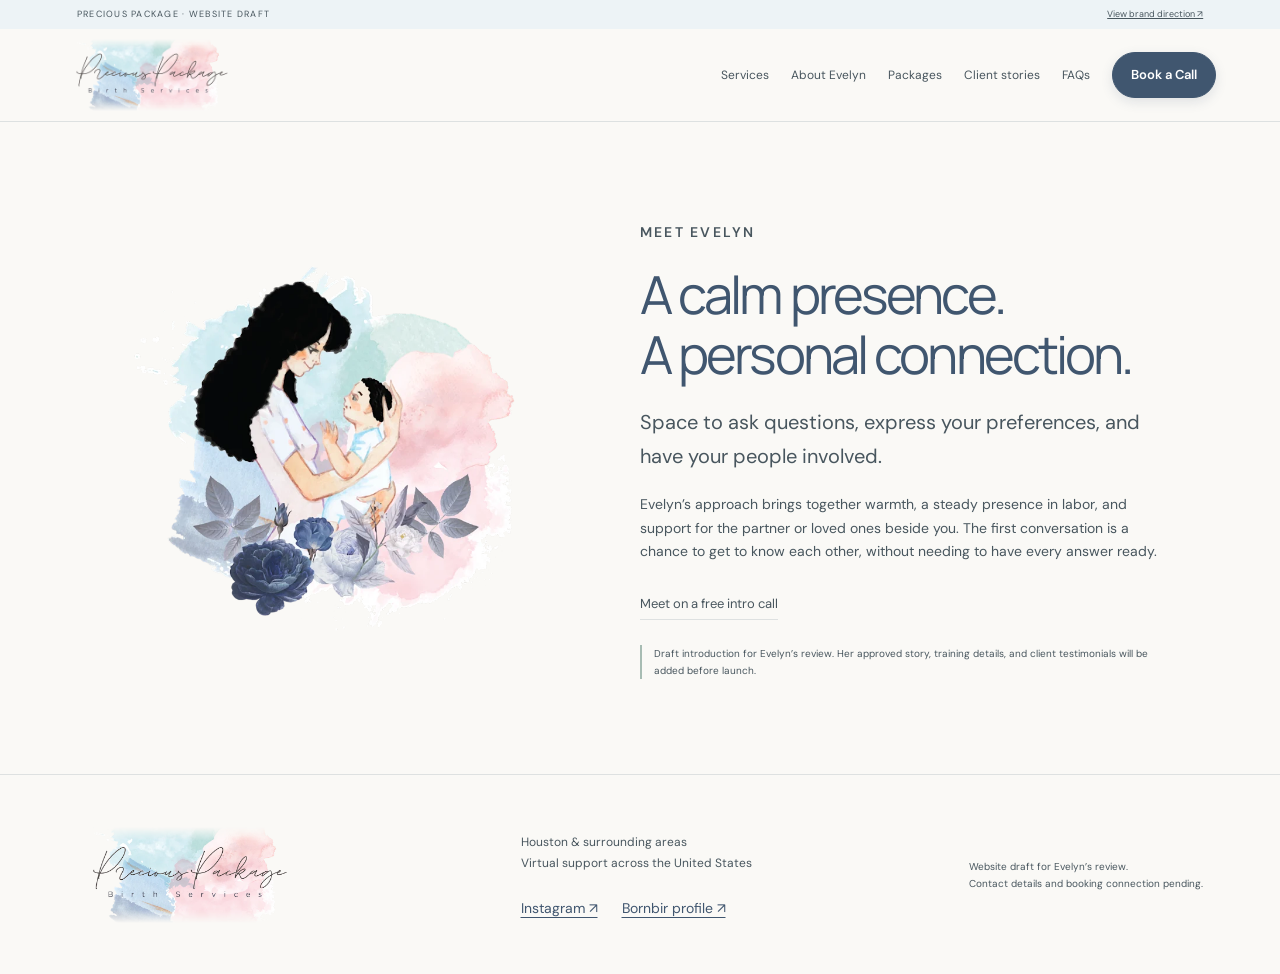
==== about.html @ d7ba9979 "Split doula website into dedicated pages" ====
<!doctype html><html lang="en"><head><meta charset="utf-8"><meta name="viewport" content="width=device-width,initial-scale=1"><title>Meet Evelyn | Precious Package</title><meta name="description" content="Birth doula and postpartum support with Evelyn in Houston and surrounding areas. Virtual preparation nationwide. Start with a free 20-minute phone or video call."><meta name="robots" content="noindex,nofollow"><link href="https://fonts.googleapis.com/css2?family=DM+Sans:wght@400;500;600&family=Manrope:wght@400;500;600&display=swap" rel="stylesheet"><link rel="stylesheet" href="draft.css"></head><body><div class="preview">PRECIOUS PACKAGE · WEBSITE DRAFT <a href="brand-kit/without-clay.html">View brand direction ↗</a></div><header><a class="logo" href="/" aria-label="Precious Package Birth Services, home"><img src="assets/fiverr/precious-package-wordmark.webp" alt="Precious Package Birth Services" width="800" height="800"></a><button class="menu" aria-label="Toggle navigation" aria-controls="main-nav" aria-expanded="false">Menu</button><nav id="main-nav" aria-label="Main navigation"><a href="/support.html">Services</a><a href="/about.html">About Evelyn</a><a href="/packages.html">Packages</a><a href="/client-stories.html">Client stories</a><a href="/faq.html">FAQs</a></nav><a class="button compact header-book" href="/booking.html">Book a Call</a></header><main><section class="meet" id="evelyn"><div class="floral-panel"><img src="assets/fiverr/precious-package-mother-and-baby.webp" alt="Watercolor illustration of a mother holding her baby, from the Precious Package brand artwork" width="800" height="800" loading="lazy"></div><div><p class="eyebrow">MEET EVELYN</p><h2>A calm presence.<br>A personal connection.</h2><p class="intro">Space to ask questions, express your preferences, and have your people involved.</p><p>Evelyn’s approach brings together warmth, a steady presence in labor, and support for the partner or loved ones beside you. The first conversation is a chance to get to know each other, without needing to have every answer ready.</p><a class="text-link" href="/booking.html">Meet on a free intro call</a><p class="editor-note">Draft introduction for Evelyn’s review. Her approved story, training details, and client testimonials will be added before launch.</p></div></section></main><footer><a class="logo" href="/" aria-label="Precious Package Birth Services, home"><img src="assets/fiverr/precious-package-wordmark.webp" alt="Precious Package Birth Services" width="800" height="800"></a><div><p>Houston & surrounding areas<br>Virtual support across the United States</p><nav class="social-links" aria-label="Find Evelyn online"><a href="https://www.instagram.com/preciouspackagedoula/" target="_blank" rel="noopener noreferrer">Instagram ↗</a><a href="https://www.bornbir.com/evelyn-burnett" target="_blank" rel="noopener noreferrer">Bornbir profile ↗</a></nav></div><p class="micro">Website draft for Evelyn’s review.<br>Contact details and booking connection pending.</p></footer><script src="draft.js"></script></body></html>
---- draft.css ----
:root{--ivory:#faf7f0;--ink:#52616a;--blue:#385b75;--sage:#abb99d;--blush:#e6bbb7;--line:#52616a26}*{box-sizing:border-box}html{scroll-behavior:smooth;scroll-padding-top:25px}body{margin:0;background:var(--ivory);color:var(--ink);font:16px/1.7 'DM Sans',Arial,sans-serif}a{color:inherit;text-decoration:none}button,select,input{font:inherit}button,a,summary{touch-action:manipulation}button{cursor:pointer}a:focus-visible,button:focus-visible,select:focus-visible,input:focus-visible,summary:focus-visible{outline:3px solid #385b75;outline-offset:4px}.preview{padding:7px 6%;font-size:9px;letter-spacing:.14em;background:#e8edf0;display:flex;justify-content:space-between}.preview a{letter-spacing:0;text-decoration:underline}header{padding:30px 6%;display:flex;justify-content:space-between;align-items:center;gap:25px}.logo{font:400 30px/1.2 Manrope,Arial,sans-serif;letter-spacing:-.055em;color:var(--blue)}.logo span{font:9px 'DM Sans',sans-serif;letter-spacing:.26em;display:block;margin-top:10px}nav{display:flex;align-items:center;gap:30px;font-size:12px}.button{display:inline-flex;gap:25px;justify-content:space-between;align-items:center;border:1px solid var(--blue);background:var(--blue);color:#fff;padding:16px 23px;border-radius:8px;font-size:13px}.button:hover{background:#28485f}.compact{padding:11px 18px}.menu{display:none}h1,h2,h3{font-family:Manrope,Arial,sans-serif;font-weight:400;letter-spacing:-.055em;line-height:1.14;margin:0;color:var(--blue)}h1{font-size:clamp(54px,6vw,90px);margin:22px 0}h1 span,h2 span{color:#6d8272}h2{font-size:clamp(36px,4.1vw,61px)}h3{font-size:27px}.eyebrow{font-size:10px;letter-spacing:.16em;font-weight:600;line-height:1.7}.intro{font-size:18px;line-height:1.7;max-width:540px}.micro{font-size:11px;line-height:1.7}.hero{display:grid;grid-template-columns:1.1fr 1fr;gap:35px;padding:35px 6% 0}.hero-copy{padding:35px 0 20px}.hero .button{margin-top:18px}.hero-art{position:relative;min-height:590px;margin:0 0 20px}.hero-art>img:first-child{width:100%;height:100%;max-height:660px;object-fit:cover;border-radius:12px}.hero-art .flowers{position:absolute;width:85%;right:-12%;top:-4%;pointer-events:none}.hero-foot{grid-column:1/-1;display:flex;justify-content:space-between;border-bottom:1px solid var(--line);padding:15px 0 25px;font-size:11px;gap:20px}.welcome{max-width:840px;text-align:center;margin:auto;padding:95px 25px}.welcome h2{margin:20px 0 25px}.welcome>p:last-child{max-width:670px;margin:auto}.support,.meet,.process,.faq,.connect{padding:85px 8%}.support{background:#eaf0ec80}.section-top{display:flex;justify-content:space-between;align-items:end;gap:60px}.section-top>p{max-width:310px;font-size:14px}.section-top h2{margin-top:25px}.services{display:grid;grid-template-columns:repeat(3,1fr);gap:25px;margin-top:45px}.services article{background:#ffffffa6;padding:32px 27px;border:1px solid #fff;border-radius:12px;display:flex;flex-direction:column}.number{font-size:10px;letter-spacing:.12em}.services h3{margin:25px 0 10px}.services p,.services li{font-size:13px}.services ul{padding-left:17px;margin:12px 0 25px}.services a{font-size:12px;font-weight:600;margin-top:auto;border-top:1px solid var(--line);padding-top:20px}.support>.micro{margin:25px 0 0}.meet{display:grid;grid-template-columns:1fr 1.15fr;gap:70px;align-items:center}.floral-panel{height:540px;background:#f4eee780;position:relative;border-radius:12px;overflow:hidden}.floral-panel img{width:100%;height:100%;object-fit:contain;object-position:left}.floral-panel span{position:absolute;right:25px;top:40px;text-align:right;font:24px/1.3 Manrope,sans-serif;color:var(--blue)}.meet h2{margin:20px 0}.meet .intro{font-size:20px}.meet p{font-size:14px}.text-link{display:inline-block;border-bottom:1px solid var(--line);padding-bottom:4px;font-size:13px;margin-top:15px}.editor-note{font-size:10px!important;border-left:2px solid var(--sage);padding-left:12px;margin-top:25px}.process{background:#e7edf180;text-align:center}.process h2{margin:22px 0 40px}.steps{display:grid;grid-template-columns:repeat(3,1fr);gap:55px;text-align:left}.steps b{font-size:12px;color:#718c9e}.steps h3{margin:15px 0}.steps p{font-size:14px}.faq{display:grid;grid-template-columns:1fr 1.35fr;gap:70px}.faq h2{margin-top:22px}details{border-bottom:1px solid var(--line)}summary{cursor:pointer;padding:20px 25px 20px 0;list-style:none;font-size:14px;position:relative}summary:after{content:'+';position:absolute;right:0;color:var(--blue)}details[open] summary:after{content:'−'}summary::-webkit-details-marker{display:none}details p{font-size:13px;margin:0 20px 20px 0}.connect{display:grid;grid-template-columns:1fr 1fr;gap:80px;position:relative;background:#f0e6e35c}.connect h2{font-size:clamp(49px,5.5vw,80px);margin:25px 0}.connect>div>p{max-width:440px}.border-flowers{width:100%;margin-top:30px}.booking{padding:35px;background:#fffdf9;border:1px solid #fff;border-radius:12px;align-self:center}.booking h3{margin:15px 0}.booking-meta{font-size:10px;letter-spacing:.12em}form{margin-top:25px}form>label,legend{font-size:12px}select{display:block;width:100%;padding:12px;color:var(--ink);background:#faf7f0;border:1px solid var(--line);border-radius:6px;margin:8px 0 18px}fieldset{border:0;padding:0;margin:0 0 22px}fieldset label{font-size:13px;margin-right:25px;display:inline-flex;gap:6px;align-items:center}fieldset input{accent-color:var(--blue)}legend{margin-bottom:10px}form .button{width:100%}.booking-note{font-size:10px;line-height:1.6;margin-top:15px}#booking-result{padding:15px;border:1px solid #abb99d;background:#eff3e9;font-size:13px;margin-top:20px;border-radius:6px}footer{padding:45px 6%;display:flex;justify-content:space-between;gap:30px;align-items:center}footer p,footer>div a{font-size:12px}footer .micro{font-size:10px}@media(min-width:1600px){body{max-width:1700px;margin:auto}}@media(max-width:850px){header{flex-wrap:wrap}.menu{display:block;border:1px solid var(--line);background:transparent;border-radius:6px;padding:8px 13px;color:var(--blue)}nav{display:none;flex-basis:100%;flex-wrap:wrap;gap:20px}nav.open{display:flex}.hero{grid-template-columns:1fr}.hero-copy{padding:15px 0}.hero-art{min-height:0;height:400px;max-width:600px;width:100%;justify-self:center}.hero-art>img:first-child{object-position:center 65%}.hero-art .flowers{width:65%;right:-5%;top:-10%}.hero-foot{font-size:10px}.welcome{padding:65px 7%}.support,.meet,.process,.faq,.connect{padding:60px 7%}.section-top{display:block}.section-top>p{max-width:550px;margin-top:25px}.services{grid-template-columns:1fr}.services h3 br{display:none}.meet{grid-template-columns:1fr;gap:35px}.floral-panel{height:340px;max-width:500px;width:100%;justify-self:center}.floral-panel span{font-size:21px}.steps{grid-template-columns:1fr;gap:25px}.faq,.connect{grid-template-columns:1fr;gap:35px}.border-flowers{max-width:400px;margin-top:10px}.booking{padding:25px}footer{flex-wrap:wrap}.preview{font-size:8px}.preview a{font-size:9px}}@media(prefers-reduced-motion:reduce){html{scroll-behavior:auto}}
/* Soft raised/pressed treatment inspired by Hover.dev's neumorphism button. */
.button,.menu{font-family:'DM Sans',Arial,sans-serif;font-weight:500;letter-spacing:0;text-transform:none;background:var(--ivory);color:var(--blue);border:1px solid #fff9;border-radius:999px;box-shadow:-5px -5px 11px #ffffffd9,5px 5px 11px #385b7529;transition:box-shadow .2s ease,color .2s ease,transform .2s ease;min-height:44px}
.button:hover,.menu:hover{background:var(--ivory);color:#28485f;box-shadow:-1px -1px 5px #ffffffb3,1px 1px 5px #385b7530,inset -2px -2px 5px #fff,inset 2px 2px 4px #385b7529}
.button:active,.menu:active{transform:translateY(1px);box-shadow:inset -2px -2px 5px #fff,inset 3px 3px 6px #385b7530}
.button:focus-visible,.menu:focus-visible{outline:3px solid var(--blue);outline-offset:5px}
@media(prefers-reduced-motion:reduce){.button,.menu{transition:none}.button:active,.menu:active{transform:none}}

/* Original Precious Package branding recovered from Fiverr. */
.logo{display:block;flex-shrink:0;width:226px;height:96px}
.logo img{display:block;width:100%;height:100%;object-fit:cover;object-position:center 52%;mask-image:linear-gradient(to bottom,transparent,#000 14%,#000 86%,transparent)}
header{padding-top:12px;padding-bottom:12px}
.hero-art{min-height:0;display:flex;align-items:center;justify-content:center;margin:0;height:auto}
.hero-art>img:first-child{width:100%;height:auto;max-height:none;object-fit:contain;border-radius:0}
.floral-panel{height:auto;aspect-ratio:1;background:transparent;overflow:visible}
.floral-panel img{display:block;width:100%;height:auto;object-fit:contain;object-position:center}
@media(max-width:850px){.hero-art{height:auto;max-width:480px}.hero-art>img:first-child{object-position:center}.floral-panel{height:auto;max-width:420px}}
@media(max-width:420px){.logo{width:195px;height:88px}header{gap:15px}}



/* Shared palette drawn from the imported watercolor branding. */
:root{--ivory:#faf9f6;--ink:#48565e;--blue:#40566f;--sage:#a7bcb3;--blush:#e6c5c9;--line:#40566f26;--powder:#c5dce5;--sage-dark:#5b756b;--blue-wash:#edf3f6;--sage-wash:#eef3f0;--blush-wash:#f7ecee;--paper:#fffdfa}
.preview{background:var(--blue-wash)}
.hero{background:radial-gradient(ellipse at 86% 42%,#e6c5c926,transparent 47%),radial-gradient(ellipse at 65% 72%,#c5dce526,transparent 40%)}
h1 span,h2 span{color:var(--sage-dark)}
.support{background:var(--sage-wash)}
.services article{background:var(--paper);border:1px solid var(--line);border-top:4px solid var(--powder)}
.services article:nth-child(2){border-top-color:var(--sage)}
.services article:nth-child(3){border-top-color:var(--blush)}
.number,.steps b{color:var(--sage-dark)}
.process{background:var(--blue-wash)}
.connect{background:linear-gradient(120deg,var(--blush-wash),#f4f2ef 55%,var(--sage-wash))}
.booking{background:var(--paper);border-color:#e6c5c970}
select{background:var(--ivory)}
.border-flowers{mix-blend-mode:multiply}
#booking-result{border-color:var(--sage);background:var(--sage-wash)}
footer{background:var(--ivory);border-top:1px solid var(--line)}
.button,.menu{background:var(--blue-wash);color:var(--blue);box-shadow:-5px -5px 11px #ffffffd9,5px 5px 11px #40566f26}
.button:hover,.menu:hover{background:var(--blue-wash);color:#30455e;box-shadow:-1px -1px 5px #ffffffb3,1px 1px 5px #40566f30,inset -2px -2px 5px #fff,inset 2px 2px 4px #40566f26}
.button:active,.menu:active{box-shadow:inset -2px -2px 5px #fff,inset 3px 3px 6px #40566f30}
a:focus-visible,button:focus-visible,select:focus-visible,input:focus-visible,summary:focus-visible{outline-color:var(--blue)}

/* Lead the stacked hero with the brand artwork. */
.hero{grid-template-areas:"copy art" "foot foot"}
.hero-copy{grid-area:copy}
.hero-art{grid-area:art}
.hero-foot{grid-area:foot}
@media(max-width:850px){.hero{grid-template-areas:"art" "copy" "foot";gap:18px;padding-top:12px}.hero-art{max-width:300px}.hero-copy{padding-top:0}.hero-copy>.eyebrow{margin-top:0}}
@media(max-width:420px){.hero-art{max-width:240px}}

/* Clear booking action and a persistent, responsive navigation bar. */
html{scroll-padding-top:112px}
header{position:sticky;top:0;z-index:20;background:#faf9f6f5;backdrop-filter:blur(12px);border-bottom:1px solid var(--line);padding:10px 5%;gap:22px;flex-wrap:nowrap}
header .logo{width:176px;height:72px}
header nav{display:flex;gap:22px;margin-left:auto;font-size:12px}
.header-book{white-space:nowrap;flex-shrink:0}
.button{background:var(--blue);color:#fff;border:1px solid var(--blue);box-shadow:0 4px 12px #40566f26;font-weight:600}
.button:hover{background:#30455e;color:#fff;border-color:#30455e;box-shadow:0 5px 14px #40566f35}
.button:active{background:#30455e;color:#fff;box-shadow:inset 0 2px 4px #0002}
.hero{padding-top:20px}
.hero-copy{padding-top:24px}
.hero-foot{justify-content:flex-start;gap:30px;flex-wrap:wrap;color:var(--sage-dark)}
.packages,.client-stories{padding:75px 8%}
.packages{background:var(--blush-wash)}
.packages h2{margin:18px 0 32px}
.package-options{display:grid;grid-template-columns:1fr 1fr;gap:24px}
.package-options article{padding:30px;background:var(--paper);border:1px solid var(--line);border-radius:12px}
.package-options h3{margin:16px 0}
.package-options p{font-size:14px}
.package-options .button{margin-top:12px}
.client-stories{padding-top:45px;padding-bottom:45px}
.client-stories h2{font-size:36px;margin:15px 0}
.client-stories .editor-note{max-width:600px}
@media(max-width:1050px){header{flex-wrap:wrap;gap:12px}header .logo{margin-right:auto}.menu{display:block;padding:8px 12px;min-height:44px}header nav{display:none;flex-basis:100%;order:4;margin:0;padding:12px 0 6px;gap:22px}header nav.open{display:flex}.header-book{order:3}.menu{order:2}}
@media(max-width:850px){.hero{grid-template-areas:"copy" "foot";gap:16px;padding-top:24px}.hero-art{display:none}.hero-copy{padding:0}.hero h1{font-size:clamp(42px,7.5vw,62px);margin:16px 0}.hero .intro{font-size:16px;line-height:1.6}.hero .button{margin-top:10px}.hero-foot{gap:8px 20px;padding-top:0}.packages,.client-stories{padding:50px 7%}.package-options{grid-template-columns:1fr}.package-options article{padding:24px}}
@media(max-width:420px){header{padding:8px 5%;gap:8px}header .logo{width:120px;height:56px}.header-book{padding:10px 14px;font-size:12px}.menu{padding:8px 10px;font-size:12px}html{scroll-padding-top:90px}.hero h1{font-size:44px}.hero .eyebrow{font-size:9px}.hero .button{font-size:12px;padding:15px 18px}.hero-foot{font-size:10px}}

/* Public social and provider profiles */
.social-links{display:flex;flex-wrap:wrap;gap:12px 24px;margin-top:16px}.social-links a{color:var(--blue);text-decoration:underline;text-underline-offset:4px;font-size:14px;padding:8px 0}.social-links a:hover{color:var(--sage-dark)}
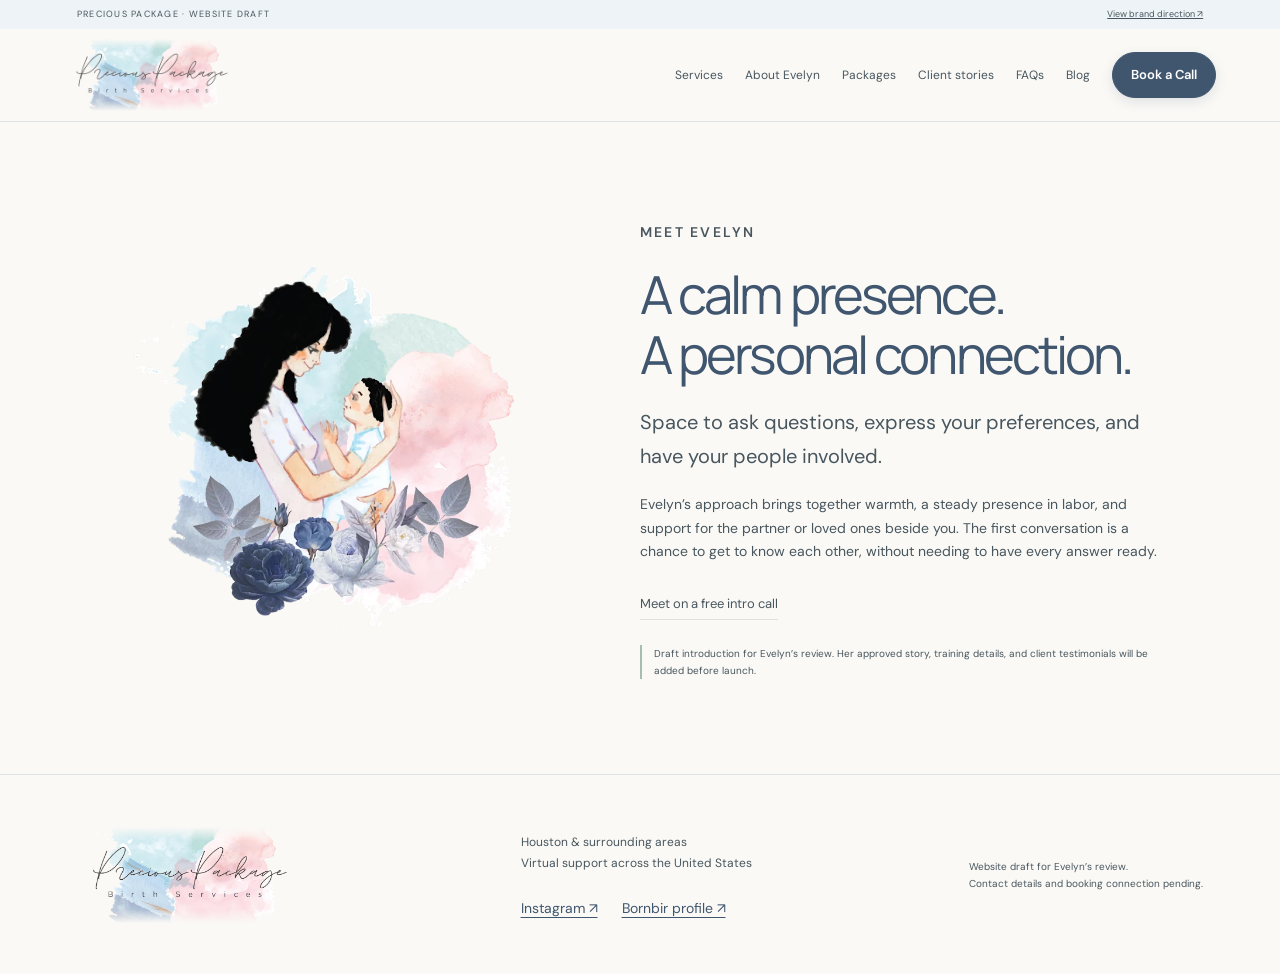
==== commit 898907ef: "Add Precious Package blog and first post" ====
--- a/about.html
+++ b/about.html
@@ -1 +1 @@
-<!doctype html><html lang="en"><head><meta charset="utf-8"><meta name="viewport" content="width=device-width,initial-scale=1"><title>Meet Evelyn | Precious Package</title><meta name="description" content="Birth doula and postpartum support with Evelyn in Houston and surrounding areas. Virtual preparation nationwide. Start with a free 20-minute phone or video call."><meta name="robots" content="noindex,nofollow"><link href="https://fonts.googleapis.com/css2?family=DM+Sans:wght@400;500;600&family=Manrope:wght@400;500;600&display=swap" rel="stylesheet"><link rel="stylesheet" href="draft.css"></head><body><div class="preview">PRECIOUS PACKAGE · WEBSITE DRAFT <a href="brand-kit/without-clay.html">View brand direction ↗</a></div><header><a class="logo" href="/" aria-label="Precious Package Birth Services, home"><img src="assets/fiverr/precious-package-wordmark.webp" alt="Precious Package Birth Services" width="800" height="800"></a><button class="menu" aria-label="Toggle navigation" aria-controls="main-nav" aria-expanded="false">Menu</button><nav id="main-nav" aria-label="Main navigation"><a href="/support.html">Services</a><a href="/about.html">About Evelyn</a><a href="/packages.html">Packages</a><a href="/client-stories.html">Client stories</a><a href="/faq.html">FAQs</a></nav><a class="button compact header-book" href="/booking.html">Book a Call</a></header><main><section class="meet" id="evelyn"><div class="floral-panel"><img src="assets/fiverr/precious-package-mother-and-baby.webp" alt="Watercolor illustration of a mother holding her baby, from the Precious Package brand artwork" width="800" height="800" loading="lazy"></div><div><p class="eyebrow">MEET EVELYN</p><h2>A calm presence.<br>A personal connection.</h2><p class="intro">Space to ask questions, express your preferences, and have your people involved.</p><p>Evelyn’s approach brings together warmth, a steady presence in labor, and support for the partner or loved ones beside you. The first conversation is a chance to get to know each other, without needing to have every answer ready.</p><a class="text-link" href="/booking.html">Meet on a free intro call</a><p class="editor-note">Draft introduction for Evelyn’s review. Her approved story, training details, and client testimonials will be added before launch.</p></div></section></main><footer><a class="logo" href="/" aria-label="Precious Package Birth Services, home"><img src="assets/fiverr/precious-package-wordmark.webp" alt="Precious Package Birth Services" width="800" height="800"></a><div><p>Houston & surrounding areas<br>Virtual support across the United States</p><nav class="social-links" aria-label="Find Evelyn online"><a href="https://www.instagram.com/preciouspackagedoula/" target="_blank" rel="noopener noreferrer">Instagram ↗</a><a href="https://www.bornbir.com/evelyn-burnett" target="_blank" rel="noopener noreferrer">Bornbir profile ↗</a></nav></div><p class="micro">Website draft for Evelyn’s review.<br>Contact details and booking connection pending.</p></footer><script src="draft.js"></script></body></html>
+<!doctype html><html lang="en"><head><meta charset="utf-8"><meta name="viewport" content="width=device-width,initial-scale=1"><title>Meet Evelyn | Precious Package</title><meta name="description" content="Birth doula and postpartum support with Evelyn in Houston and surrounding areas. Virtual preparation nationwide. Start with a free 20-minute phone or video call."><meta name="robots" content="noindex,nofollow"><link href="https://fonts.googleapis.com/css2?family=DM+Sans:wght@400;500;600&family=Manrope:wght@400;500;600&display=swap" rel="stylesheet"><link rel="stylesheet" href="draft.css"></head><body><div class="preview">PRECIOUS PACKAGE · WEBSITE DRAFT <a href="brand-kit/without-clay.html">View brand direction ↗</a></div><header><a class="logo" href="/" aria-label="Precious Package Birth Services, home"><img src="assets/fiverr/precious-package-wordmark.webp" alt="Precious Package Birth Services" width="800" height="800"></a><button class="menu" aria-label="Toggle navigation" aria-controls="main-nav" aria-expanded="false">Menu</button><nav id="main-nav" aria-label="Main navigation"><a href="/support.html">Services</a><a href="/about.html">About Evelyn</a><a href="/packages.html">Packages</a><a href="/client-stories.html">Client stories</a><a href="/faq.html">FAQs</a><a href="/blog.html">Blog</a></nav><a class="button compact header-book" href="/booking.html">Book a Call</a></header><main><section class="meet" id="evelyn"><div class="floral-panel"><img src="assets/fiverr/precious-package-mother-and-baby.webp" alt="Watercolor illustration of a mother holding her baby, from the Precious Package brand artwork" width="800" height="800" loading="lazy"></div><div><p class="eyebrow">MEET EVELYN</p><h2>A calm presence.<br>A personal connection.</h2><p class="intro">Space to ask questions, express your preferences, and have your people involved.</p><p>Evelyn’s approach brings together warmth, a steady presence in labor, and support for the partner or loved ones beside you. The first conversation is a chance to get to know each other, without needing to have every answer ready.</p><a class="text-link" href="/booking.html">Meet on a free intro call</a><p class="editor-note">Draft introduction for Evelyn’s review. Her approved story, training details, and client testimonials will be added before launch.</p></div></section></main><footer><a class="logo" href="/" aria-label="Precious Package Birth Services, home"><img src="assets/fiverr/precious-package-wordmark.webp" alt="Precious Package Birth Services" width="800" height="800"></a><div><p>Houston & surrounding areas<br>Virtual support across the United States</p><nav class="social-links" aria-label="Find Evelyn online"><a href="https://www.instagram.com/preciouspackagedoula/" target="_blank" rel="noopener noreferrer">Instagram ↗</a><a href="https://www.bornbir.com/evelyn-burnett" target="_blank" rel="noopener noreferrer">Bornbir profile ↗</a></nav></div><p class="micro">Website draft for Evelyn’s review.<br>Contact details and booking connection pending.</p></footer><script src="draft.js"></script></body></html>
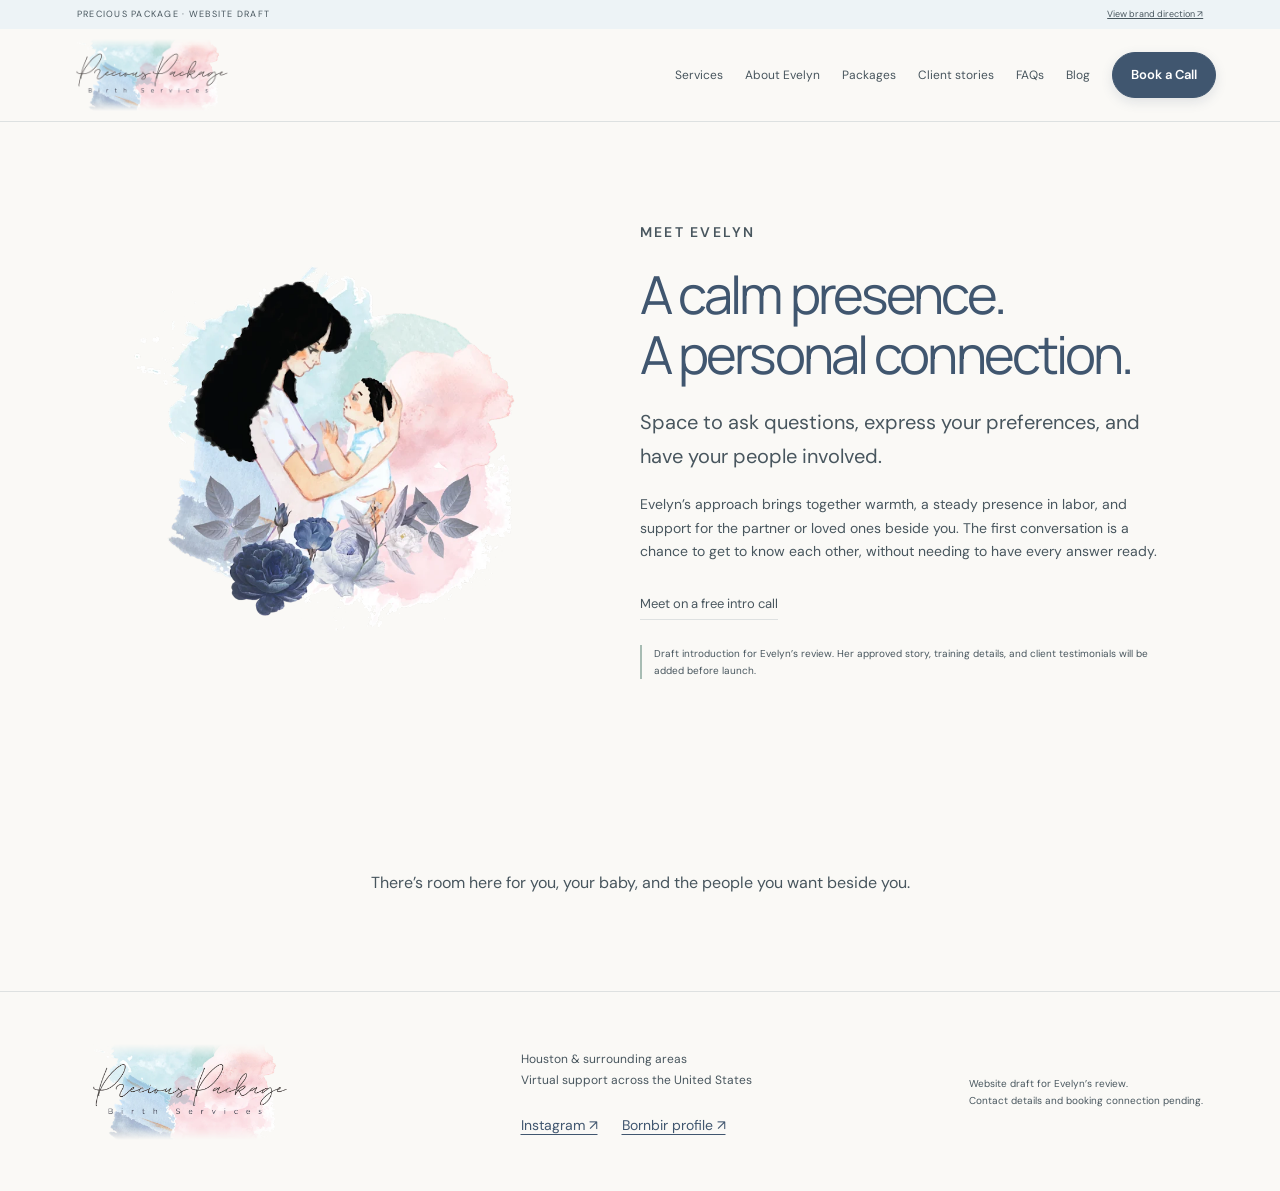
==== commit 933f4ad4: "Add affirmations in Evelyn’s voice across the site" ====
--- a/about.html
+++ b/about.html
@@ -1 +1 @@
-<!doctype html><html lang="en"><head><meta charset="utf-8"><meta name="viewport" content="width=device-width,initial-scale=1"><title>Meet Evelyn | Precious Package</title><meta name="description" content="Birth doula and postpartum support with Evelyn in Houston and surrounding areas. Virtual preparation nationwide. Start with a free 20-minute phone or video call."><meta name="robots" content="noindex,nofollow"><link href="https://fonts.googleapis.com/css2?family=DM+Sans:wght@400;500;600&family=Manrope:wght@400;500;600&display=swap" rel="stylesheet"><link rel="stylesheet" href="draft.css"></head><body><div class="preview">PRECIOUS PACKAGE · WEBSITE DRAFT <a href="brand-kit/without-clay.html">View brand direction ↗</a></div><header><a class="logo" href="/" aria-label="Precious Package Birth Services, home"><img src="assets/fiverr/precious-package-wordmark.webp" alt="Precious Package Birth Services" width="800" height="800"></a><button class="menu" aria-label="Toggle navigation" aria-controls="main-nav" aria-expanded="false">Menu</button><nav id="main-nav" aria-label="Main navigation"><a href="/support.html">Services</a><a href="/about.html">About Evelyn</a><a href="/packages.html">Packages</a><a href="/client-stories.html">Client stories</a><a href="/faq.html">FAQs</a><a href="/blog.html">Blog</a></nav><a class="button compact header-book" href="/booking.html">Book a Call</a></header><main><section class="meet" id="evelyn"><div class="floral-panel"><img src="assets/fiverr/precious-package-mother-and-baby.webp" alt="Watercolor illustration of a mother holding her baby, from the Precious Package brand artwork" width="800" height="800" loading="lazy"></div><div><p class="eyebrow">MEET EVELYN</p><h2>A calm presence.<br>A personal connection.</h2><p class="intro">Space to ask questions, express your preferences, and have your people involved.</p><p>Evelyn’s approach brings together warmth, a steady presence in labor, and support for the partner or loved ones beside you. The first conversation is a chance to get to know each other, without needing to have every answer ready.</p><a class="text-link" href="/booking.html">Meet on a free intro call</a><p class="editor-note">Draft introduction for Evelyn’s review. Her approved story, training details, and client testimonials will be added before launch.</p></div></section></main><footer><a class="logo" href="/" aria-label="Precious Package Birth Services, home"><img src="assets/fiverr/precious-package-wordmark.webp" alt="Precious Package Birth Services" width="800" height="800"></a><div><p>Houston & surrounding areas<br>Virtual support across the United States</p><nav class="social-links" aria-label="Find Evelyn online"><a href="https://www.instagram.com/preciouspackagedoula/" target="_blank" rel="noopener noreferrer">Instagram ↗</a><a href="https://www.bornbir.com/evelyn-burnett" target="_blank" rel="noopener noreferrer">Bornbir profile ↗</a></nav></div><p class="micro">Website draft for Evelyn’s review.<br>Contact details and booking connection pending.</p></footer><script src="draft.js"></script></body></html>
+<!doctype html><html lang="en"><head><meta charset="utf-8"><meta name="viewport" content="width=device-width,initial-scale=1"><title>Meet Evelyn | Precious Package</title><meta name="description" content="Birth doula and postpartum support with Evelyn in Houston and surrounding areas. Virtual preparation nationwide. Start with a free 20-minute phone or video call."><meta name="robots" content="noindex,nofollow"><link href="https://fonts.googleapis.com/css2?family=DM+Sans:wght@400;500;600&family=Manrope:wght@400;500;600&display=swap" rel="stylesheet"><link rel="stylesheet" href="draft.css"></head><body><div class="preview">PRECIOUS PACKAGE · WEBSITE DRAFT <a href="brand-kit/without-clay.html">View brand direction ↗</a></div><header><a class="logo" href="/" aria-label="Precious Package Birth Services, home"><img src="assets/fiverr/precious-package-wordmark.webp" alt="Precious Package Birth Services" width="800" height="800"></a><button class="menu" aria-label="Toggle navigation" aria-controls="main-nav" aria-expanded="false">Menu</button><nav id="main-nav" aria-label="Main navigation"><a href="/support.html">Services</a><a href="/about.html">About Evelyn</a><a href="/packages.html">Packages</a><a href="/client-stories.html">Client stories</a><a href="/faq.html">FAQs</a><a href="/blog.html">Blog</a></nav><a class="button compact header-book" href="/booking.html">Book a Call</a></header><main><section class="meet" id="evelyn"><div class="floral-panel"><img src="assets/fiverr/precious-package-mother-and-baby.webp" alt="Watercolor illustration of a mother holding her baby, from the Precious Package brand artwork" width="800" height="800" loading="lazy"></div><div><p class="eyebrow">MEET EVELYN</p><h2>A calm presence.<br>A personal connection.</h2><p class="intro">Space to ask questions, express your preferences, and have your people involved.</p><p>Evelyn’s approach brings together warmth, a steady presence in labor, and support for the partner or loved ones beside you. The first conversation is a chance to get to know each other, without needing to have every answer ready.</p><a class="text-link" href="/booking.html">Meet on a free intro call</a><p class="editor-note">Draft introduction for Evelyn’s review. Her approved story, training details, and client testimonials will be added before launch.</p></div></section><section class="welcome" aria-label="A note from Evelyn"><p>There’s room here for you, your baby, and the people you want beside you.</p></section></main><footer><a class="logo" href="/" aria-label="Precious Package Birth Services, home"><img src="assets/fiverr/precious-package-wordmark.webp" alt="Precious Package Birth Services" width="800" height="800"></a><div><p>Houston & surrounding areas<br>Virtual support across the United States</p><nav class="social-links" aria-label="Find Evelyn online"><a href="https://www.instagram.com/preciouspackagedoula/" target="_blank" rel="noopener noreferrer">Instagram ↗</a><a href="https://www.bornbir.com/evelyn-burnett" target="_blank" rel="noopener noreferrer">Bornbir profile ↗</a></nav></div><p class="micro">Website draft for Evelyn’s review.<br>Contact details and booking connection pending.</p></footer><script src="draft.js"></script></body></html>
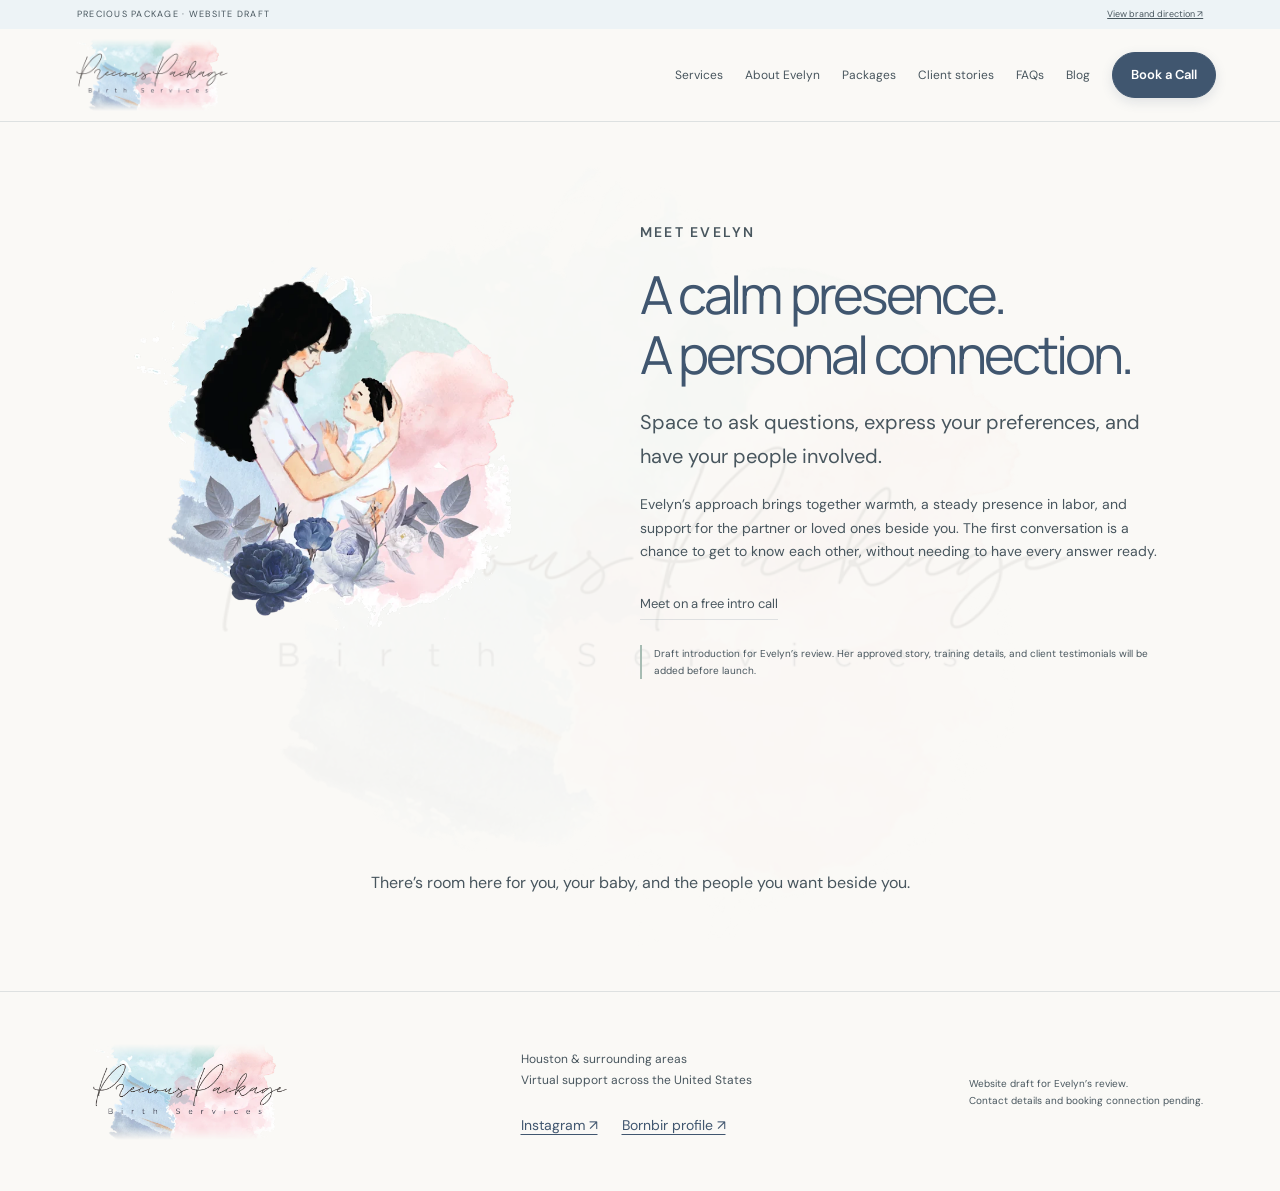
==== commit 0a1f11d8: "Add subtle logo watermark to Meet Evelyn page" ====
--- a/about.html
+++ b/about.html
@@ -1 +1,17 @@
-<!doctype html><html lang="en"><head><meta charset="utf-8"><meta name="viewport" content="width=device-width,initial-scale=1"><title>Meet Evelyn | Precious Package</title><meta name="description" content="Birth doula and postpartum support with Evelyn in Houston and surrounding areas. Virtual preparation nationwide. Start with a free 20-minute phone or video call."><meta name="robots" content="noindex,nofollow"><link href="https://fonts.googleapis.com/css2?family=DM+Sans:wght@400;500;600&family=Manrope:wght@400;500;600&display=swap" rel="stylesheet"><link rel="stylesheet" href="draft.css"></head><body><div class="preview">PRECIOUS PACKAGE · WEBSITE DRAFT <a href="brand-kit/without-clay.html">View brand direction ↗</a></div><header><a class="logo" href="/" aria-label="Precious Package Birth Services, home"><img src="assets/fiverr/precious-package-wordmark.webp" alt="Precious Package Birth Services" width="800" height="800"></a><button class="menu" aria-label="Toggle navigation" aria-controls="main-nav" aria-expanded="false">Menu</button><nav id="main-nav" aria-label="Main navigation"><a href="/support.html">Services</a><a href="/about.html">About Evelyn</a><a href="/packages.html">Packages</a><a href="/client-stories.html">Client stories</a><a href="/faq.html">FAQs</a><a href="/blog.html">Blog</a></nav><a class="button compact header-book" href="/booking.html">Book a Call</a></header><main><section class="meet" id="evelyn"><div class="floral-panel"><img src="assets/fiverr/precious-package-mother-and-baby.webp" alt="Watercolor illustration of a mother holding her baby, from the Precious Package brand artwork" width="800" height="800" loading="lazy"></div><div><p class="eyebrow">MEET EVELYN</p><h2>A calm presence.<br>A personal connection.</h2><p class="intro">Space to ask questions, express your preferences, and have your people involved.</p><p>Evelyn’s approach brings together warmth, a steady presence in labor, and support for the partner or loved ones beside you. The first conversation is a chance to get to know each other, without needing to have every answer ready.</p><a class="text-link" href="/booking.html">Meet on a free intro call</a><p class="editor-note">Draft introduction for Evelyn’s review. Her approved story, training details, and client testimonials will be added before launch.</p></div></section><section class="welcome" aria-label="A note from Evelyn"><p>There’s room here for you, your baby, and the people you want beside you.</p></section></main><footer><a class="logo" href="/" aria-label="Precious Package Birth Services, home"><img src="assets/fiverr/precious-package-wordmark.webp" alt="Precious Package Birth Services" width="800" height="800"></a><div><p>Houston & surrounding areas<br>Virtual support across the United States</p><nav class="social-links" aria-label="Find Evelyn online"><a href="https://www.instagram.com/preciouspackagedoula/" target="_blank" rel="noopener noreferrer">Instagram ↗</a><a href="https://www.bornbir.com/evelyn-burnett" target="_blank" rel="noopener noreferrer">Bornbir profile ↗</a></nav></div><p class="micro">Website draft for Evelyn’s review.<br>Contact details and booking connection pending.</p></footer><script src="draft.js"></script></body></html>
+<!doctype html><html lang="en"><head><meta charset="utf-8"><meta name="viewport" content="width=device-width,initial-scale=1"><title>Meet Evelyn | Precious Package</title><meta name="description" content="Birth doula and postpartum support with Evelyn in Houston and surrounding areas. Virtual preparation nationwide. Start with a free 20-minute phone or video call."><meta name="robots" content="noindex,nofollow"><link href="https://fonts.googleapis.com/css2?family=DM+Sans:wght@400;500;600&family=Manrope:wght@400;500;600&display=swap" rel="stylesheet"><link rel="stylesheet" href="draft.css">
+<style>
+  .about-page {
+    position: relative;
+    isolation: isolate;
+  }
+  .about-page::before {
+    content: "";
+    position: absolute;
+    inset: 0;
+    z-index: -1;
+    background: url("/assets/fiverr/precious-package-wordmark.webp") center / min(90%, 1000px) auto no-repeat;
+    opacity: 0.07;
+    pointer-events: none;
+  }
+</style>
+</head><body><div class="preview">PRECIOUS PACKAGE · WEBSITE DRAFT <a href="brand-kit/without-clay.html">View brand direction ↗</a></div><header><a class="logo" href="/" aria-label="Precious Package Birth Services, home"><img src="assets/fiverr/precious-package-wordmark.webp" alt="Precious Package Birth Services" width="800" height="800"></a><button class="menu" aria-label="Toggle navigation" aria-controls="main-nav" aria-expanded="false">Menu</button><nav id="main-nav" aria-label="Main navigation"><a href="/support.html">Services</a><a href="/about.html">About Evelyn</a><a href="/packages.html">Packages</a><a href="/client-stories.html">Client stories</a><a href="/faq.html">FAQs</a><a href="/blog.html">Blog</a></nav><a class="button compact header-book" href="/booking.html">Book a Call</a></header><main class="about-page"><section class="meet" id="evelyn"><div class="floral-panel"><img src="assets/fiverr/precious-package-mother-and-baby.webp" alt="Watercolor illustration of a mother holding her baby, from the Precious Package brand artwork" width="800" height="800" loading="lazy"></div><div><p class="eyebrow">MEET EVELYN</p><h2>A calm presence.<br>A personal connection.</h2><p class="intro">Space to ask questions, express your preferences, and have your people involved.</p><p>Evelyn’s approach brings together warmth, a steady presence in labor, and support for the partner or loved ones beside you. The first conversation is a chance to get to know each other, without needing to have every answer ready.</p><a class="text-link" href="/booking.html">Meet on a free intro call</a><p class="editor-note">Draft introduction for Evelyn’s review. Her approved story, training details, and client testimonials will be added before launch.</p></div></section><section class="welcome" aria-label="A note from Evelyn"><p>There’s room here for you, your baby, and the people you want beside you.</p></section></main><footer><a class="logo" href="/" aria-label="Precious Package Birth Services, home"><img src="assets/fiverr/precious-package-wordmark.webp" alt="Precious Package Birth Services" width="800" height="800"></a><div><p>Houston & surrounding areas<br>Virtual support across the United States</p><nav class="social-links" aria-label="Find Evelyn online"><a href="https://www.instagram.com/preciouspackagedoula/" target="_blank" rel="noopener noreferrer">Instagram ↗</a><a href="https://www.bornbir.com/evelyn-burnett" target="_blank" rel="noopener noreferrer">Bornbir profile ↗</a></nav></div><p class="micro">Website draft for Evelyn’s review.<br>Contact details and booking connection pending.</p></footer><script src="draft.js"></script></body></html>
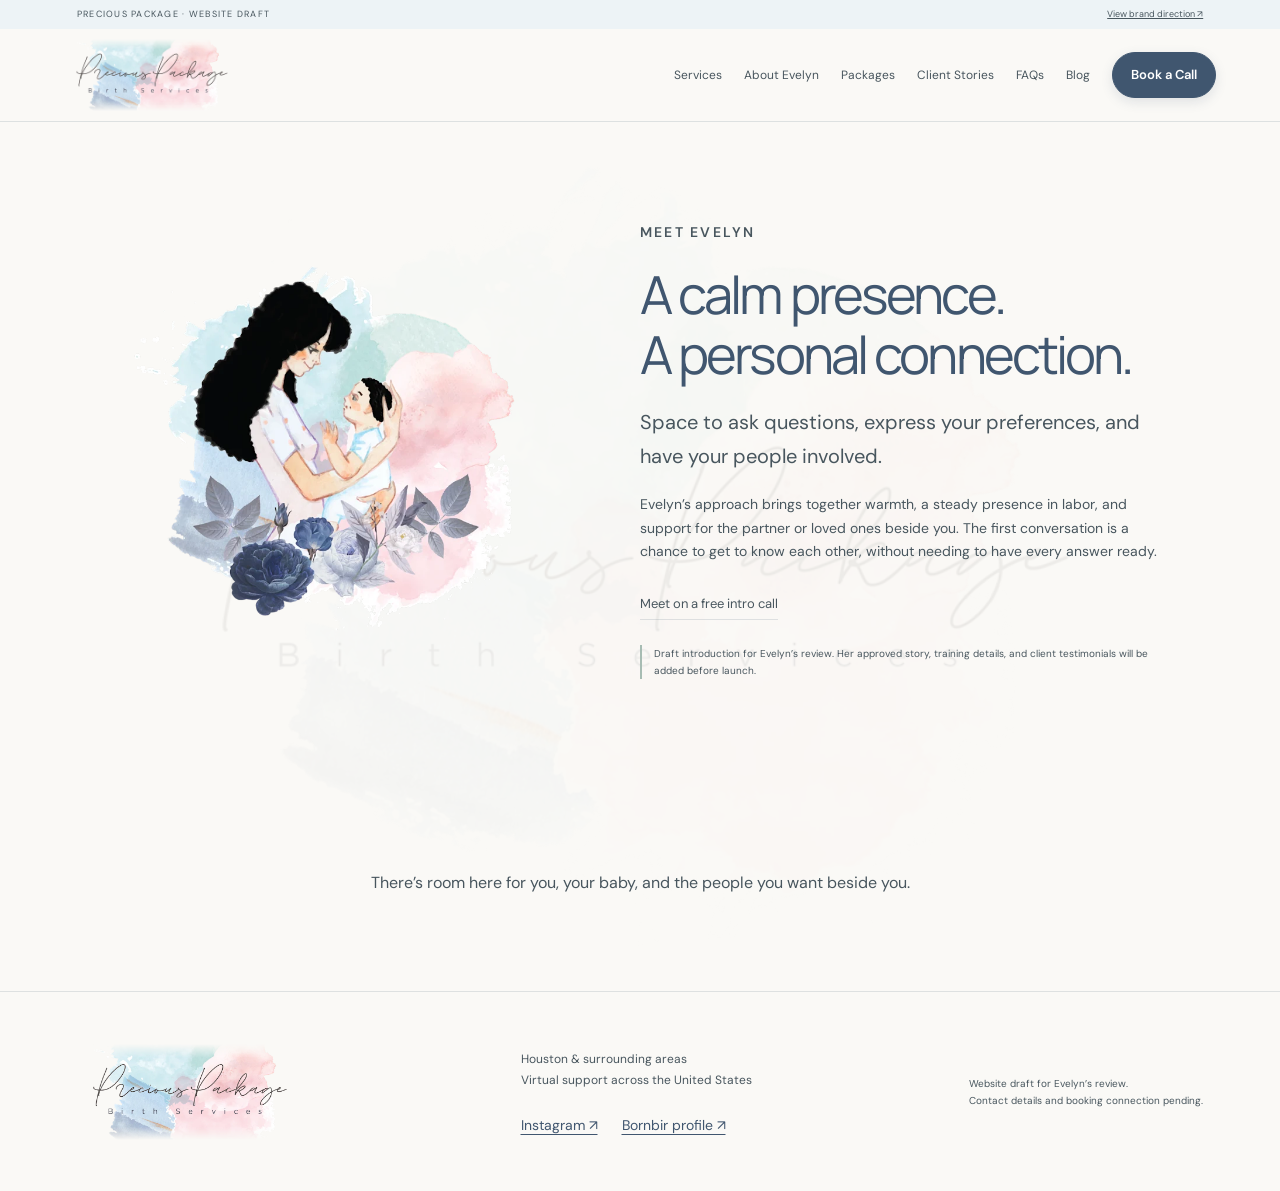
==== commit 2b4d57e8: "Proofread fix: Client Stories nav capitalization" ====
--- a/about.html
+++ b/about.html
@@ -14,4 +14,4 @@
     pointer-events: none;
   }
 </style>
-</head><body><div class="preview">PRECIOUS PACKAGE · WEBSITE DRAFT <a href="brand-kit/without-clay.html">View brand direction ↗</a></div><header><a class="logo" href="/" aria-label="Precious Package Birth Services, home"><img src="assets/fiverr/precious-package-wordmark.webp" alt="Precious Package Birth Services" width="800" height="800"></a><button class="menu" aria-label="Toggle navigation" aria-controls="main-nav" aria-expanded="false">Menu</button><nav id="main-nav" aria-label="Main navigation"><a href="/support.html">Services</a><a href="/about.html">About Evelyn</a><a href="/packages.html">Packages</a><a href="/client-stories.html">Client stories</a><a href="/faq.html">FAQs</a><a href="/blog.html">Blog</a></nav><a class="button compact header-book" href="/booking.html">Book a Call</a></header><main class="about-page"><section class="meet" id="evelyn"><div class="floral-panel"><img src="assets/fiverr/precious-package-mother-and-baby.webp" alt="Watercolor illustration of a mother holding her baby, from the Precious Package brand artwork" width="800" height="800" loading="lazy"></div><div><p class="eyebrow">MEET EVELYN</p><h2>A calm presence.<br>A personal connection.</h2><p class="intro">Space to ask questions, express your preferences, and have your people involved.</p><p>Evelyn’s approach brings together warmth, a steady presence in labor, and support for the partner or loved ones beside you. The first conversation is a chance to get to know each other, without needing to have every answer ready.</p><a class="text-link" href="/booking.html">Meet on a free intro call</a><p class="editor-note">Draft introduction for Evelyn’s review. Her approved story, training details, and client testimonials will be added before launch.</p></div></section><section class="welcome" aria-label="A note from Evelyn"><p>There’s room here for you, your baby, and the people you want beside you.</p></section></main><footer><a class="logo" href="/" aria-label="Precious Package Birth Services, home"><img src="assets/fiverr/precious-package-wordmark.webp" alt="Precious Package Birth Services" width="800" height="800"></a><div><p>Houston & surrounding areas<br>Virtual support across the United States</p><nav class="social-links" aria-label="Find Evelyn online"><a href="https://www.instagram.com/preciouspackagedoula/" target="_blank" rel="noopener noreferrer">Instagram ↗</a><a href="https://www.bornbir.com/evelyn-burnett" target="_blank" rel="noopener noreferrer">Bornbir profile ↗</a></nav></div><p class="micro">Website draft for Evelyn’s review.<br>Contact details and booking connection pending.</p></footer><script src="draft.js"></script></body></html>
+</head><body><div class="preview">PRECIOUS PACKAGE · WEBSITE DRAFT <a href="brand-kit/without-clay.html">View brand direction ↗</a></div><header><a class="logo" href="/" aria-label="Precious Package Birth Services, home"><img src="assets/fiverr/precious-package-wordmark.webp" alt="Precious Package Birth Services" width="800" height="800"></a><button class="menu" aria-label="Toggle navigation" aria-controls="main-nav" aria-expanded="false">Menu</button><nav id="main-nav" aria-label="Main navigation"><a href="/support.html">Services</a><a href="/about.html">About Evelyn</a><a href="/packages.html">Packages</a><a href="/client-stories.html">Client Stories</a><a href="/faq.html">FAQs</a><a href="/blog.html">Blog</a></nav><a class="button compact header-book" href="/booking.html">Book a Call</a></header><main class="about-page"><section class="meet" id="evelyn"><div class="floral-panel"><img src="assets/fiverr/precious-package-mother-and-baby.webp" alt="Watercolor illustration of a mother holding her baby, from the Precious Package brand artwork" width="800" height="800" loading="lazy"></div><div><p class="eyebrow">MEET EVELYN</p><h2>A calm presence.<br>A personal connection.</h2><p class="intro">Space to ask questions, express your preferences, and have your people involved.</p><p>Evelyn’s approach brings together warmth, a steady presence in labor, and support for the partner or loved ones beside you. The first conversation is a chance to get to know each other, without needing to have every answer ready.</p><a class="text-link" href="/booking.html">Meet on a free intro call</a><p class="editor-note">Draft introduction for Evelyn’s review. Her approved story, training details, and client testimonials will be added before launch.</p></div></section><section class="welcome" aria-label="A note from Evelyn"><p>There’s room here for you, your baby, and the people you want beside you.</p></section></main><footer><a class="logo" href="/" aria-label="Precious Package Birth Services, home"><img src="assets/fiverr/precious-package-wordmark.webp" alt="Precious Package Birth Services" width="800" height="800"></a><div><p>Houston & surrounding areas<br>Virtual support across the United States</p><nav class="social-links" aria-label="Find Evelyn online"><a href="https://www.instagram.com/preciouspackagedoula/" target="_blank" rel="noopener noreferrer">Instagram ↗</a><a href="https://www.bornbir.com/evelyn-burnett" target="_blank" rel="noopener noreferrer">Bornbir profile ↗</a></nav></div><p class="micro">Website draft for Evelyn’s review.<br>Contact details and booking connection pending.</p></footer><script src="draft.js"></script></body></html>
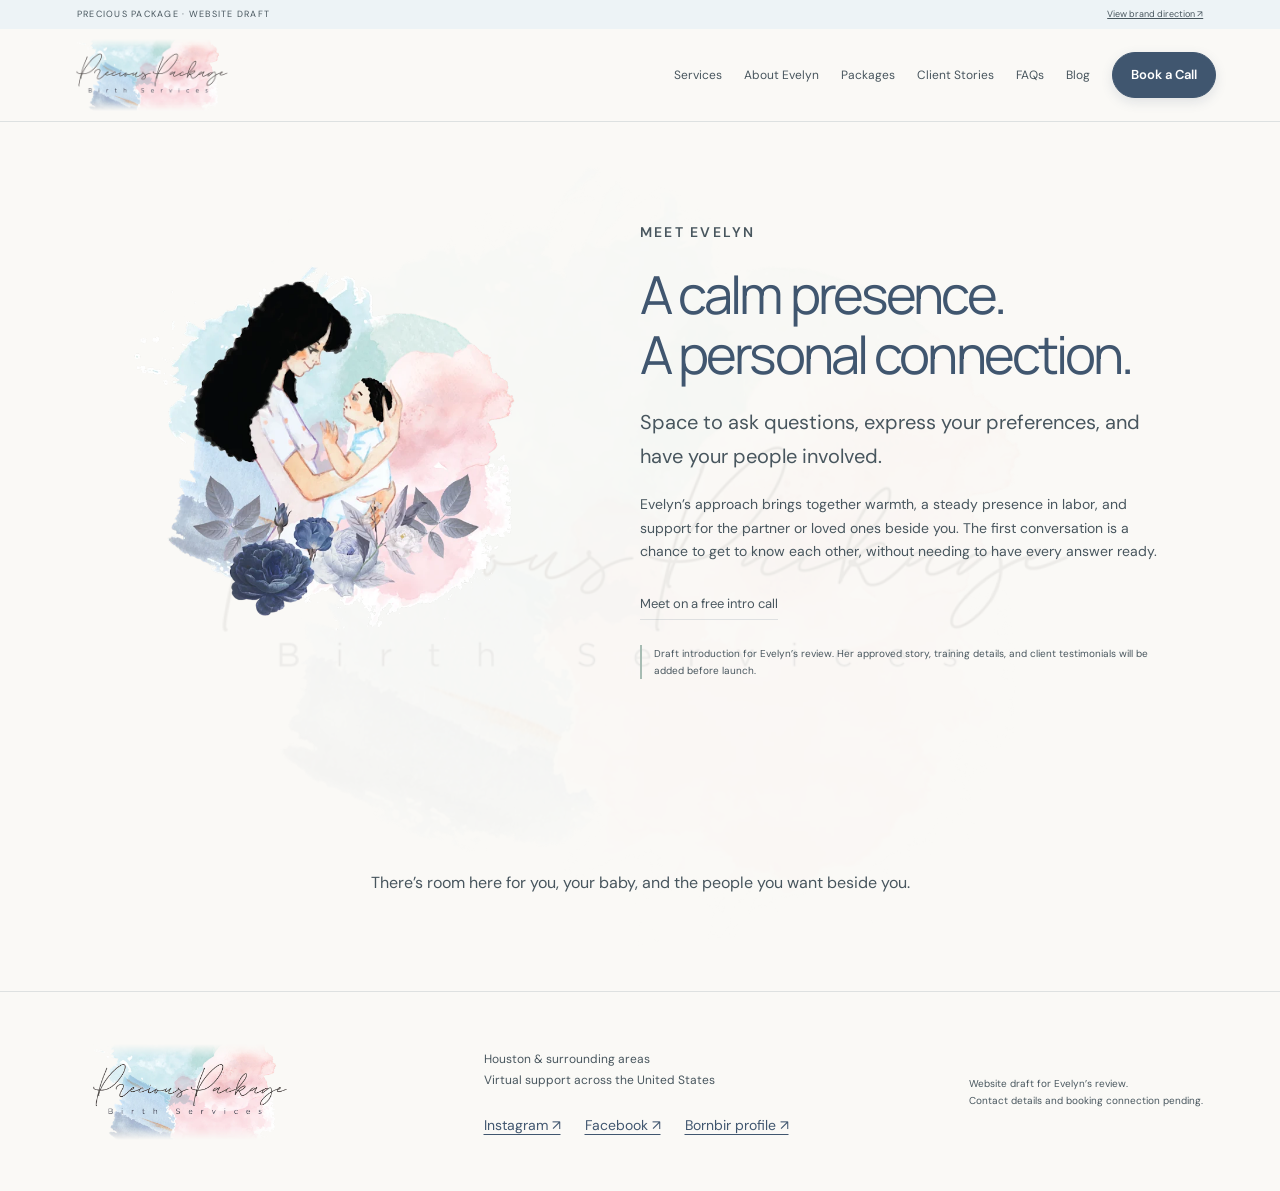
==== commit cf72b322: "Add Facebook link to footer" ====
--- a/about.html
+++ b/about.html
@@ -14,4 +14,4 @@
     pointer-events: none;
   }
 </style>
-</head><body><div class="preview">PRECIOUS PACKAGE · WEBSITE DRAFT <a href="brand-kit/without-clay.html">View brand direction ↗</a></div><header><a class="logo" href="/" aria-label="Precious Package Birth Services, home"><img src="assets/fiverr/precious-package-wordmark.webp" alt="Precious Package Birth Services" width="800" height="800"></a><button class="menu" aria-label="Toggle navigation" aria-controls="main-nav" aria-expanded="false">Menu</button><nav id="main-nav" aria-label="Main navigation"><a href="/support.html">Services</a><a href="/about.html">About Evelyn</a><a href="/packages.html">Packages</a><a href="/client-stories.html">Client Stories</a><a href="/faq.html">FAQs</a><a href="/blog.html">Blog</a></nav><a class="button compact header-book" href="/booking.html">Book a Call</a></header><main class="about-page"><section class="meet" id="evelyn"><div class="floral-panel"><img src="assets/fiverr/precious-package-mother-and-baby.webp" alt="Watercolor illustration of a mother holding her baby, from the Precious Package brand artwork" width="800" height="800" loading="lazy"></div><div><p class="eyebrow">MEET EVELYN</p><h2>A calm presence.<br>A personal connection.</h2><p class="intro">Space to ask questions, express your preferences, and have your people involved.</p><p>Evelyn’s approach brings together warmth, a steady presence in labor, and support for the partner or loved ones beside you. The first conversation is a chance to get to know each other, without needing to have every answer ready.</p><a class="text-link" href="/booking.html">Meet on a free intro call</a><p class="editor-note">Draft introduction for Evelyn’s review. Her approved story, training details, and client testimonials will be added before launch.</p></div></section><section class="welcome" aria-label="A note from Evelyn"><p>There’s room here for you, your baby, and the people you want beside you.</p></section></main><footer><a class="logo" href="/" aria-label="Precious Package Birth Services, home"><img src="assets/fiverr/precious-package-wordmark.webp" alt="Precious Package Birth Services" width="800" height="800"></a><div><p>Houston & surrounding areas<br>Virtual support across the United States</p><nav class="social-links" aria-label="Find Evelyn online"><a href="https://www.instagram.com/preciouspackagedoula/" target="_blank" rel="noopener noreferrer">Instagram ↗</a><a href="https://www.bornbir.com/evelyn-burnett" target="_blank" rel="noopener noreferrer">Bornbir profile ↗</a></nav></div><p class="micro">Website draft for Evelyn’s review.<br>Contact details and booking connection pending.</p></footer><script src="draft.js"></script></body></html>
+</head><body><div class="preview">PRECIOUS PACKAGE · WEBSITE DRAFT <a href="brand-kit/without-clay.html">View brand direction ↗</a></div><header><a class="logo" href="/" aria-label="Precious Package Birth Services, home"><img src="assets/fiverr/precious-package-wordmark.webp" alt="Precious Package Birth Services" width="800" height="800"></a><button class="menu" aria-label="Toggle navigation" aria-controls="main-nav" aria-expanded="false">Menu</button><nav id="main-nav" aria-label="Main navigation"><a href="/support.html">Services</a><a href="/about.html">About Evelyn</a><a href="/packages.html">Packages</a><a href="/client-stories.html">Client Stories</a><a href="/faq.html">FAQs</a><a href="/blog.html">Blog</a></nav><a class="button compact header-book" href="/booking.html">Book a Call</a></header><main class="about-page"><section class="meet" id="evelyn"><div class="floral-panel"><img src="assets/fiverr/precious-package-mother-and-baby.webp" alt="Watercolor illustration of a mother holding her baby, from the Precious Package brand artwork" width="800" height="800" loading="lazy"></div><div><p class="eyebrow">MEET EVELYN</p><h2>A calm presence.<br>A personal connection.</h2><p class="intro">Space to ask questions, express your preferences, and have your people involved.</p><p>Evelyn’s approach brings together warmth, a steady presence in labor, and support for the partner or loved ones beside you. The first conversation is a chance to get to know each other, without needing to have every answer ready.</p><a class="text-link" href="/booking.html">Meet on a free intro call</a><p class="editor-note">Draft introduction for Evelyn’s review. Her approved story, training details, and client testimonials will be added before launch.</p></div></section><section class="welcome" aria-label="A note from Evelyn"><p>There’s room here for you, your baby, and the people you want beside you.</p></section></main><footer><a class="logo" href="/" aria-label="Precious Package Birth Services, home"><img src="assets/fiverr/precious-package-wordmark.webp" alt="Precious Package Birth Services" width="800" height="800"></a><div><p>Houston & surrounding areas<br>Virtual support across the United States</p><nav class="social-links" aria-label="Find Evelyn online"><a href="https://www.instagram.com/preciouspackagedoula/" target="_blank" rel="noopener noreferrer">Instagram ↗</a><a href="https://www.facebook.com/profile.php?id=61596513981045" target="_blank" rel="noopener noreferrer">Facebook ↗</a><a href="https://www.bornbir.com/evelyn-burnett" target="_blank" rel="noopener noreferrer">Bornbir profile ↗</a></nav></div><p class="micro">Website draft for Evelyn’s review.<br>Contact details and booking connection pending.</p></footer><script src="draft.js"></script></body></html>
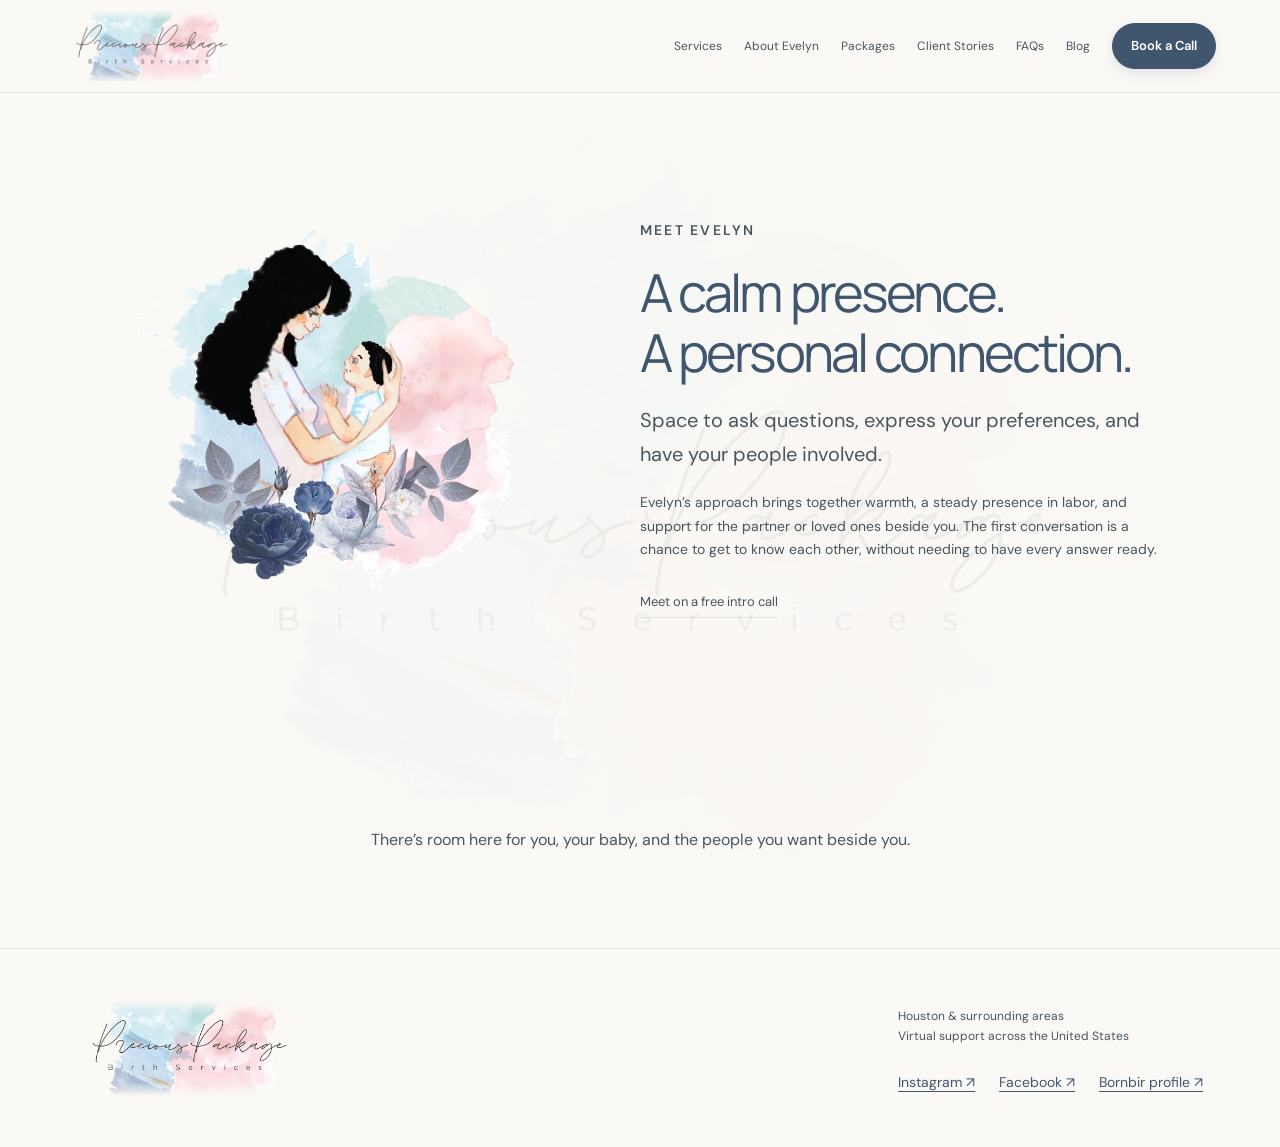
==== commit 57bfc450: "Optimize site: SEO, share tags, remove draft elements" ====
--- a/about.html
+++ b/about.html
@@ -1,4 +1,4 @@
-<!doctype html><html lang="en"><head><meta charset="utf-8"><meta name="viewport" content="width=device-width,initial-scale=1"><title>Meet Evelyn | Precious Package</title><meta name="description" content="Birth doula and postpartum support with Evelyn in Houston and surrounding areas. Virtual preparation nationwide. Start with a free 20-minute phone or video call."><meta name="robots" content="noindex,nofollow"><link href="https://fonts.googleapis.com/css2?family=DM+Sans:wght@400;500;600&family=Manrope:wght@400;500;600&display=swap" rel="stylesheet"><link rel="stylesheet" href="draft.css">
+<!doctype html><html lang="en"><head><meta charset="utf-8"><meta name="viewport" content="width=device-width,initial-scale=1"><title>Meet Evelyn | Precious Package</title><meta name="description" content="Meet Evelyn, the Houston doula behind Precious Package — calm, personal birth and postpartum support centered on your preferences. Partners welcome."><link rel="canonical" href="https://thepreciouspackage.com/about.html"><meta property="og:type" content="website"><meta property="og:site_name" content="Precious Package Birth Services"><meta property="og:title" content="Meet Evelyn | Precious Package Birth Services"><meta property="og:description" content="Meet Evelyn, the Houston doula behind Precious Package — calm, personal birth and postpartum support centered on your preferences. Partners welcome."><meta property="og:url" content="https://thepreciouspackage.com/about.html"><meta property="og:image" content="https://thepreciouspackage.com/assets/og-image.jpg"><meta name="twitter:card" content="summary_large_image"><meta name="twitter:title" content="Meet Evelyn | Precious Package Birth Services"><meta name="twitter:description" content="Meet Evelyn, the Houston doula behind Precious Package — calm, personal birth and postpartum support centered on your preferences. Partners welcome."><meta name="twitter:image" content="https://thepreciouspackage.com/assets/og-image.jpg"><link href="https://fonts.googleapis.com/css2?family=DM+Sans:wght@400;500;600&family=Manrope:wght@400;500;600&display=swap" rel="stylesheet"><link rel="stylesheet" href="draft.css">
 <style>
   .about-page {
     position: relative;
@@ -14,4 +14,4 @@
     pointer-events: none;
   }
 </style>
-</head><body><div class="preview">PRECIOUS PACKAGE · WEBSITE DRAFT <a href="brand-kit/without-clay.html">View brand direction ↗</a></div><header><a class="logo" href="/" aria-label="Precious Package Birth Services, home"><img src="assets/fiverr/precious-package-wordmark.webp" alt="Precious Package Birth Services" width="800" height="800"></a><button class="menu" aria-label="Toggle navigation" aria-controls="main-nav" aria-expanded="false">Menu</button><nav id="main-nav" aria-label="Main navigation"><a href="/support.html">Services</a><a href="/about.html">About Evelyn</a><a href="/packages.html">Packages</a><a href="/client-stories.html">Client Stories</a><a href="/faq.html">FAQs</a><a href="/blog.html">Blog</a></nav><a class="button compact header-book" href="/booking.html">Book a Call</a></header><main class="about-page"><section class="meet" id="evelyn"><div class="floral-panel"><img src="assets/fiverr/precious-package-mother-and-baby.webp" alt="Watercolor illustration of a mother holding her baby, from the Precious Package brand artwork" width="800" height="800" loading="lazy"></div><div><p class="eyebrow">MEET EVELYN</p><h2>A calm presence.<br>A personal connection.</h2><p class="intro">Space to ask questions, express your preferences, and have your people involved.</p><p>Evelyn’s approach brings together warmth, a steady presence in labor, and support for the partner or loved ones beside you. The first conversation is a chance to get to know each other, without needing to have every answer ready.</p><a class="text-link" href="/booking.html">Meet on a free intro call</a><p class="editor-note">Draft introduction for Evelyn’s review. Her approved story, training details, and client testimonials will be added before launch.</p></div></section><section class="welcome" aria-label="A note from Evelyn"><p>There’s room here for you, your baby, and the people you want beside you.</p></section></main><footer><a class="logo" href="/" aria-label="Precious Package Birth Services, home"><img src="assets/fiverr/precious-package-wordmark.webp" alt="Precious Package Birth Services" width="800" height="800"></a><div><p>Houston & surrounding areas<br>Virtual support across the United States</p><nav class="social-links" aria-label="Find Evelyn online"><a href="https://www.instagram.com/preciouspackagedoula/" target="_blank" rel="noopener noreferrer">Instagram ↗</a><a href="https://www.facebook.com/profile.php?id=61596513981045" target="_blank" rel="noopener noreferrer">Facebook ↗</a><a href="https://www.bornbir.com/evelyn-burnett" target="_blank" rel="noopener noreferrer">Bornbir profile ↗</a></nav></div><p class="micro">Website draft for Evelyn’s review.<br>Contact details and booking connection pending.</p></footer><script src="draft.js"></script></body></html>
+</head><body><header><a class="logo" href="/" aria-label="Precious Package Birth Services, home"><img src="assets/fiverr/precious-package-wordmark.webp" alt="Precious Package Birth Services" width="800" height="800"></a><button class="menu" aria-label="Toggle navigation" aria-controls="main-nav" aria-expanded="false">Menu</button><nav id="main-nav" aria-label="Main navigation"><a href="/support.html">Services</a><a href="/about.html">About Evelyn</a><a href="/packages.html">Packages</a><a href="/client-stories.html">Client Stories</a><a href="/faq.html">FAQs</a><a href="/blog.html">Blog</a></nav><a class="button compact header-book" href="/booking.html">Book a Call</a></header><main class="about-page"><section class="meet" id="evelyn"><div class="floral-panel"><img src="assets/fiverr/precious-package-mother-and-baby.webp" alt="Watercolor illustration of a mother holding her baby, from the Precious Package brand artwork" width="800" height="800" loading="lazy"></div><div><p class="eyebrow">MEET EVELYN</p><h2>A calm presence.<br>A personal connection.</h2><p class="intro">Space to ask questions, express your preferences, and have your people involved.</p><p>Evelyn’s approach brings together warmth, a steady presence in labor, and support for the partner or loved ones beside you. The first conversation is a chance to get to know each other, without needing to have every answer ready.</p><a class="text-link" href="/booking.html">Meet on a free intro call</a></div></section><section class="welcome" aria-label="A note from Evelyn"><p>There’s room here for you, your baby, and the people you want beside you.</p></section></main><footer><a class="logo" href="/" aria-label="Precious Package Birth Services, home"><img src="assets/fiverr/precious-package-wordmark.webp" alt="Precious Package Birth Services" width="800" height="800"></a><div><p>Houston & surrounding areas<br>Virtual support across the United States</p><nav class="social-links" aria-label="Find Evelyn online"><a href="https://www.instagram.com/preciouspackagedoula/" target="_blank" rel="noopener noreferrer">Instagram ↗</a><a href="https://www.facebook.com/profile.php?id=61596513981045" target="_blank" rel="noopener noreferrer">Facebook ↗</a><a href="https://www.bornbir.com/evelyn-burnett" target="_blank" rel="noopener noreferrer">Bornbir profile ↗</a></nav></div></footer><script src="draft.js"></script></body></html>
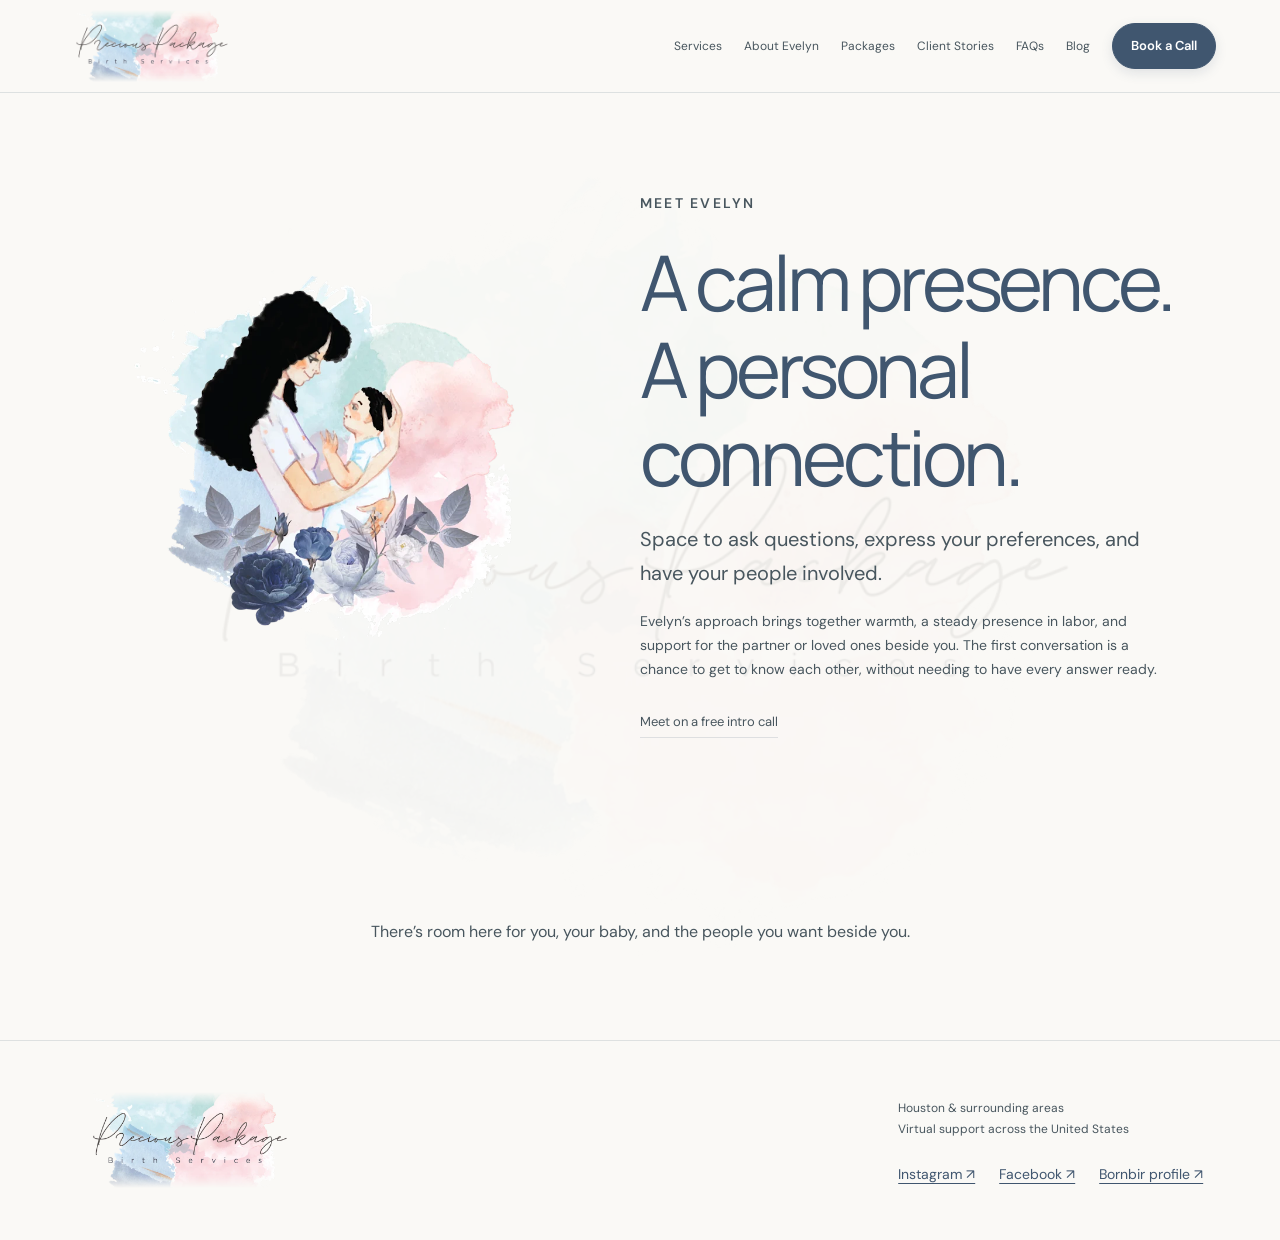
==== commit b3d9cfaf: "SEO: structured data, title, favicon and H1 on about Updated the title and heading for better clarit" ====
--- a/about.html
+++ b/about.html
@@ -1,4 +1,4 @@
-<!doctype html><html lang="en"><head><meta charset="utf-8"><meta name="viewport" content="width=device-width,initial-scale=1"><title>Meet Evelyn | Precious Package</title><meta name="description" content="Meet Evelyn, the Houston doula behind Precious Package — calm, personal birth and postpartum support centered on your preferences. Partners welcome."><link rel="canonical" href="https://thepreciouspackage.com/about.html"><meta property="og:type" content="website"><meta property="og:site_name" content="Precious Package Birth Services"><meta property="og:title" content="Meet Evelyn | Precious Package Birth Services"><meta property="og:description" content="Meet Evelyn, the Houston doula behind Precious Package — calm, personal birth and postpartum support centered on your preferences. Partners welcome."><meta property="og:url" content="https://thepreciouspackage.com/about.html"><meta property="og:image" content="https://thepreciouspackage.com/assets/og-image.jpg"><meta name="twitter:card" content="summary_large_image"><meta name="twitter:title" content="Meet Evelyn | Precious Package Birth Services"><meta name="twitter:description" content="Meet Evelyn, the Houston doula behind Precious Package — calm, personal birth and postpartum support centered on your preferences. Partners welcome."><meta name="twitter:image" content="https://thepreciouspackage.com/assets/og-image.jpg"><link href="https://fonts.googleapis.com/css2?family=DM+Sans:wght@400;500;600&family=Manrope:wght@400;500;600&display=swap" rel="stylesheet"><link rel="stylesheet" href="draft.css">
+<!doctype html><html lang="en"><head><meta charset="utf-8"><meta name="viewport" content="width=device-width,initial-scale=1"><title>Meet Evelyn, Houston Birth &amp; Postpartum Doula | Precious Package</title><meta name="description" content="Meet Evelyn, the Houston doula behind Precious Package — calm, personal birth and postpartum support centered on your preferences. Partners welcome."><link rel="canonical" href="https://thepreciouspackage.com/about.html"><meta property="og:type" content="website"><meta property="og:site_name" content="Precious Package Birth Services"><meta property="og:title" content="Meet Evelyn, Houston Birth &amp; Postpartum Doula | Precious Package"><meta property="og:description" content="Meet Evelyn, the Houston doula behind Precious Package — calm, personal birth and postpartum support centered on your preferences. Partners welcome."><meta property="og:url" content="https://thepreciouspackage.com/about.html"><meta property="og:image" content="https://thepreciouspackage.com/assets/og-image.jpg"><meta name="twitter:card" content="summary_large_image"><meta name="twitter:title" content="Meet Evelyn, Houston Birth &amp; Postpartum Doula | Precious Package"><meta name="twitter:description" content="Meet Evelyn, the Houston doula behind Precious Package — calm, personal birth and postpartum support centered on your preferences. Partners welcome."><meta name="twitter:image" content="https://thepreciouspackage.com/assets/og-image.jpg"><link href="https://fonts.googleapis.com/css2?family=DM+Sans:wght@400;500;600&family=Manrope:wght@400;500;600&display=swap" rel="stylesheet"><link rel="stylesheet" href="draft.css">
 <style>
   .about-page {
     position: relative;
@@ -14,4 +14,4 @@
     pointer-events: none;
   }
 </style>
-</head><body><header><a class="logo" href="/" aria-label="Precious Package Birth Services, home"><img src="assets/fiverr/precious-package-wordmark.webp" alt="Precious Package Birth Services" width="800" height="800"></a><button class="menu" aria-label="Toggle navigation" aria-controls="main-nav" aria-expanded="false">Menu</button><nav id="main-nav" aria-label="Main navigation"><a href="/support.html">Services</a><a href="/about.html">About Evelyn</a><a href="/packages.html">Packages</a><a href="/client-stories.html">Client Stories</a><a href="/faq.html">FAQs</a><a href="/blog.html">Blog</a></nav><a class="button compact header-book" href="/booking.html">Book a Call</a></header><main class="about-page"><section class="meet" id="evelyn"><div class="floral-panel"><img src="assets/fiverr/precious-package-mother-and-baby.webp" alt="Watercolor illustration of a mother holding her baby, from the Precious Package brand artwork" width="800" height="800" loading="lazy"></div><div><p class="eyebrow">MEET EVELYN</p><h2>A calm presence.<br>A personal connection.</h2><p class="intro">Space to ask questions, express your preferences, and have your people involved.</p><p>Evelyn’s approach brings together warmth, a steady presence in labor, and support for the partner or loved ones beside you. The first conversation is a chance to get to know each other, without needing to have every answer ready.</p><a class="text-link" href="/booking.html">Meet on a free intro call</a></div></section><section class="welcome" aria-label="A note from Evelyn"><p>There’s room here for you, your baby, and the people you want beside you.</p></section></main><footer><a class="logo" href="/" aria-label="Precious Package Birth Services, home"><img src="assets/fiverr/precious-package-wordmark.webp" alt="Precious Package Birth Services" width="800" height="800"></a><div><p>Houston & surrounding areas<br>Virtual support across the United States</p><nav class="social-links" aria-label="Find Evelyn online"><a href="https://www.instagram.com/preciouspackagedoula/" target="_blank" rel="noopener noreferrer">Instagram ↗</a><a href="https://www.facebook.com/profile.php?id=61596513981045" target="_blank" rel="noopener noreferrer">Facebook ↗</a><a href="https://www.bornbir.com/evelyn-burnett" target="_blank" rel="noopener noreferrer">Bornbir profile ↗</a></nav></div></footer><script src="draft.js"></script></body></html>
+<link rel="icon" type="image/svg+xml" href="/brand-kit/assets/pp-mark.svg"><script type="application/ld+json"> {   "@context": "https://schema.org",   "@type": "ProfessionalService",   "name": "Precious Package Birth Services",   "url": "https://thepreciouspackage.com/",   "logo": "https://thepreciouspackage.com/assets/og-image.jpg",   "image": "https://thepreciouspackage.com/assets/og-image.jpg",   "description": "Houston birth & postpartum doula support for medicated and non-medicated births, plus virtual support nationwide.",   "telephone": "+1-713-677-1500",   "email": "hello.preciouspackage@gmail.com",   "priceRange": "$40 - $1,500",   "address": { "@type": "PostalAddress", "addressLocality": "Houston", "addressRegion": "TX", "addressCountry": "US" },   "areaServed": ["Houston", "Pasadena", "Pearland", "Sugar Land", "Katy", "Cypress", "The Woodlands", "Baytown", "Humble"],   "openingHours": "Mo-Fr 09:00-17:00",   "founder": { "@type": "Person", "name": "Evelyn Doss", "jobTitle": "Birth & Postpartum Doula" },   "sameAs": [     "https://www.facebook.com/profile.php?id=61596513981045",     "https://www.instagram.com/preciouspackagedoula/",     "https://www.bornbir.com/evelyn-burnett"   ],   "makesOffer": [     { "@type": "Offer", "name": "Essential Birth", "price": "1200", "priceCurrency": "USD" },     { "@type": "Offer", "name": "Complete Birth", "price": "1500", "priceCurrency": "USD" },     { "@type": "Offer", "name": "Postpartum Support", "price": "40", "priceCurrency": "USD" },     { "@type": "Offer", "name": "Virtual Doula", "price": "650", "priceCurrency": "USD" },     { "@type": "Offer", "name": "Private Birth Preparation", "price": "150", "priceCurrency": "USD" }   ] } </script></head><body><header><a class="logo" href="/" aria-label="Precious Package Birth Services, home"><img src="assets/fiverr/precious-package-wordmark.webp" alt="Precious Package Birth Services" width="800" height="800"></a><button class="menu" aria-label="Toggle navigation" aria-controls="main-nav" aria-expanded="false">Menu</button><nav id="main-nav" aria-label="Main navigation"><a href="/support.html">Services</a><a href="/about.html">About Evelyn</a><a href="/packages.html">Packages</a><a href="/client-stories.html">Client Stories</a><a href="/faq.html">FAQs</a><a href="/blog.html">Blog</a></nav><a class="button compact header-book" href="/booking.html">Book a Call</a></header><main class="about-page"><section class="meet" id="evelyn"><div class="floral-panel"><img src="assets/fiverr/precious-package-mother-and-baby.webp" alt="Watercolor illustration of a mother holding her baby, from the Precious Package brand artwork" width="800" height="800" loading="lazy"></div><div><p class="eyebrow">MEET EVELYN</p><h1>A calm presence.<br>A personal connection.</h1><p class="intro">Space to ask questions, express your preferences, and have your people involved.</p><p>Evelyn’s approach brings together warmth, a steady presence in labor, and support for the partner or loved ones beside you. The first conversation is a chance to get to know each other, without needing to have every answer ready.</p><a class="text-link" href="/booking.html">Meet on a free intro call</a></div></section><section class="welcome" aria-label="A note from Evelyn"><p>There’s room here for you, your baby, and the people you want beside you.</p></section></main><footer><a class="logo" href="/" aria-label="Precious Package Birth Services, home"><img src="assets/fiverr/precious-package-wordmark.webp" alt="Precious Package Birth Services" width="800" height="800"></a><div><p>Houston & surrounding areas<br>Virtual support across the United States</p><nav class="social-links" aria-label="Find Evelyn online"><a href="https://www.instagram.com/preciouspackagedoula/" target="_blank" rel="noopener noreferrer">Instagram ↗</a><a href="https://www.facebook.com/profile.php?id=61596513981045" target="_blank" rel="noopener noreferrer">Facebook ↗</a><a href="https://www.bornbir.com/evelyn-burnett" target="_blank" rel="noopener noreferrer">Bornbir profile ↗</a></nav></div></footer><script src="draft.js"></script></body></html>
